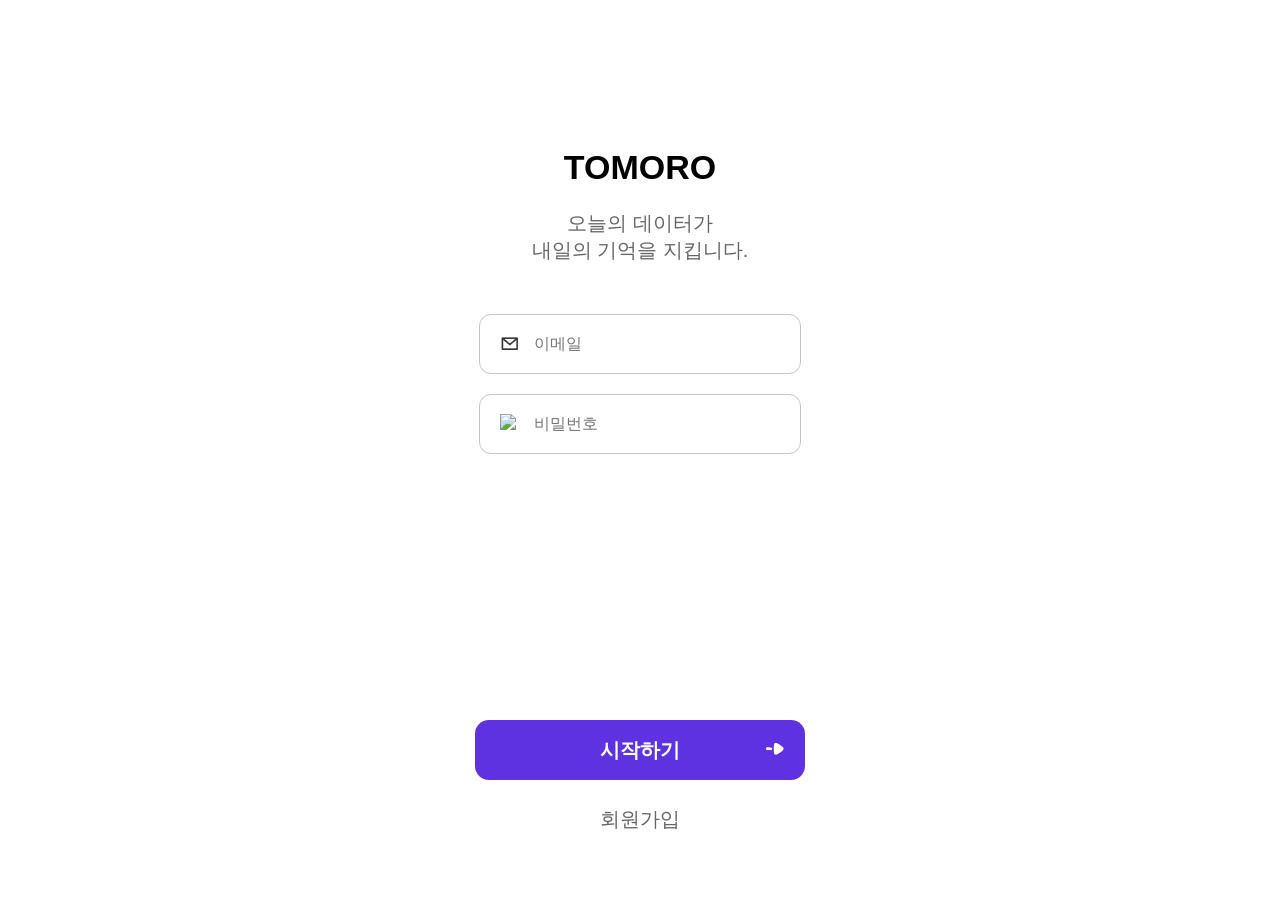
==== index.html @ eb036d99 "ADA" ====
<!DOCTYPE html>
<html lang="en">

<head>
    <meta charset="UTF-8">
    <meta name="viewport" content="width=device-width, initial-scale=1.0">
    <title>Document</title>

    <link rel="stylesheet" href="style.css">
</head>

<body>
    <div class='container'>
        <div class='up'>
            <div class='title'>
                <h1>TOMORO</h1>
                <p>
                    오늘의 데이터가 <br>
                    내일의 기억을 지킵니다.
                </p>
            </div>

            <!-- 로그인-->
            <div class='login'>
                <div class='logine'>
                    <img src="images/email.png" alt="mail">
                    <input type="email" placeholder="이메일">
                </div>

                <div class='logine'>
                    <img src="images/password.png" alt="password">
                    <input type="password" placeholder="비밀번호">
                </div>
            </div>
        </div>
        <div class='startarea'>
            <!-- 시작 버튼-->
            <div class='startbtn'>
                <button id='startbtn'>
                <span>시작하기</span>
                <img src="images/arrow.png" class="arrow" alt="arrow">
                </button>
            </div>

            <!-- 회원가입-->
            <div class='signup'>
                <a href="/signup">회원가입</a>
            </div>
        </div>
    </div>

</body>

</html>
---- style.css ----
/* 화면 전체 */
body {
    background-color: #fff;
    font-family: Arial, sans-serif;
}

/* 컨테이너 */
.container {
    width: 100%;
    height: 100vh;
    display: flex;
    flex-direction: column;
    align-items: center;
    justify-content: space-between;
}

/* TOMORO */
h1 {
    margin-top: 140px;
    font-size: 34px;
    font-weight: bold;
    color: #000;
    text-align: center;
}

/* 설명 */
p {
    margin-top: 4px;
    font-size: 20px;
    color: #666;
    text-align: center;
}

/* 입력창 */
.login {
    width: 280px;
    height: 160px;
    margin-top: 50px;
    display: flex;
    flex-direction: column;
    align-items: center;
}

/* 이메일, 비밀번호 입력창 */
.logine {
    font-size: 24px;
    width: 100%;
    height: 80px;
    display: flex;
    align-items: center;

    border: 1px solid #C4C4C4;
    border-radius: 12px;

    margin-bottom: 20px;
    padding: 0 20px;
}

.logine img {
    width: 20px;
    height: 20px;
    margin-right: 12px;
}

.logine input {
    width: 100%;
    border: none;
    outline: none;
    flex: 1;
    font-size: 16px;
}

/* 시작하기 영역 */
.startarea {
    width: 513.19px; 
    height: 60px;
    display: flex;
    flex-direction: column;
    margin-top: 40px;
    align-items: center;
    position: fixed;
    bottom: 120px;
}

/* 시작하기 버튼 */
.startbtn button {
    width: 330px;
    height: 60px;
    position: relative;
    padding: 0 20px;
    border: none;
    border-radius: 14px;
    font-size: 20px;
    background-color: #5f32e1;
    color: #fff;
    font-weight: bold;
    cursor: pointer;
}

.startbtn button img {
    width: 24px;
    height: 24px;
    position: absolute;
    right: 18px;
    align-items: center;
}

.arrow {
    width: 30px;
    height: 30px;
    right: 20px;
}

/* 회원가입 */
.signup {
    margin-top: 26px;
    text-align: center;
}

.signup a {
    color: #666;
    text-decoration: none;
    font-size: 20px;
}
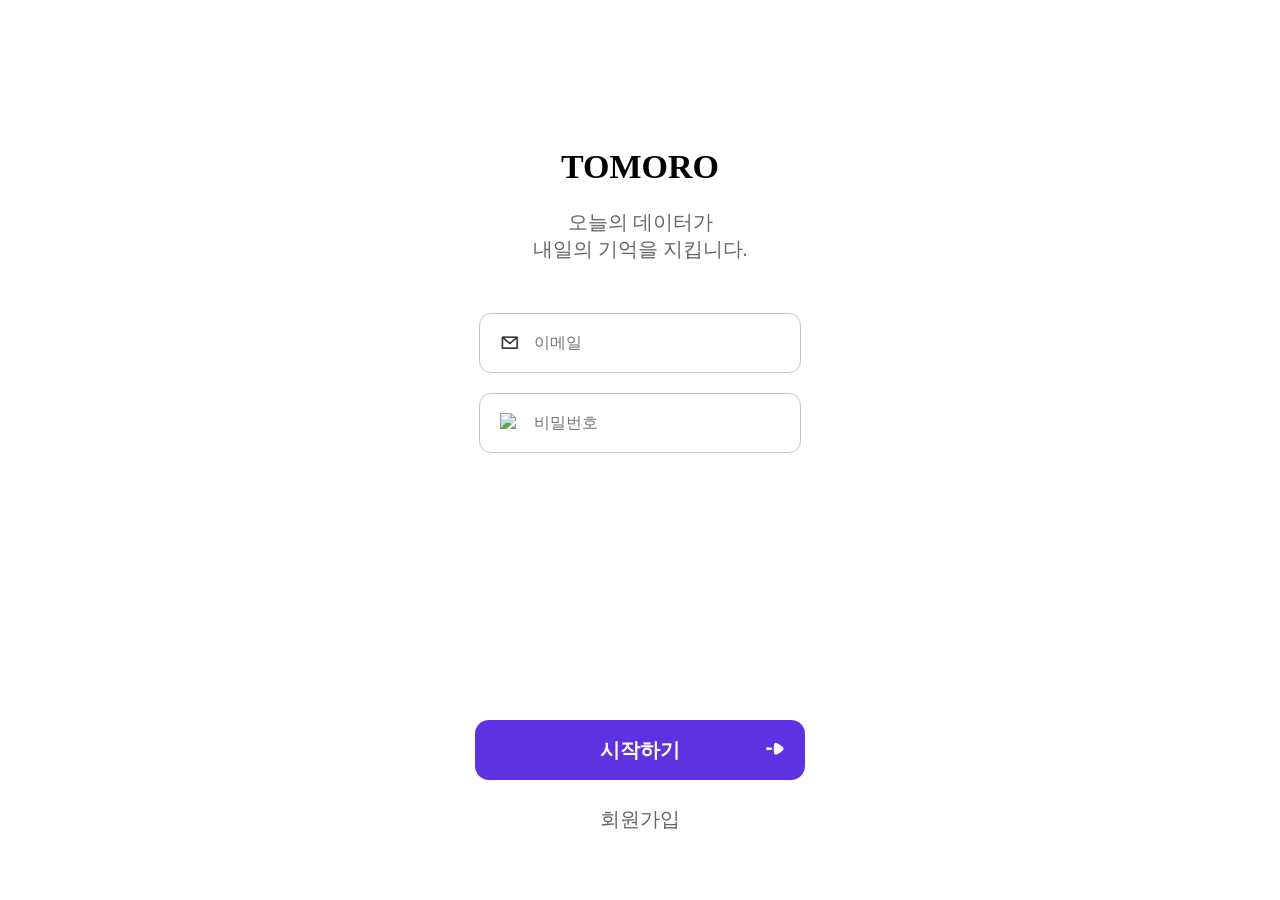
==== commit 086b9198: "ad" ====
--- a/index.html
+++ b/index.html
@@ -49,6 +49,7 @@
         </div>
     </div>
 
+    <script src="script.js"></script>
 </body>
 
 </html>
--- a/style.css
+++ b/style.css
@@ -1,20 +1,25 @@
-
-
-/* 화면 전체 */
+/* 전체 */    
 body {
-    background-color: #fff;
-    font-family: Arial, sans-serif;
+    background-image: url("images/lbackground.png");
+    background-size: cover;
+    background-position: center;
+    background-repeat: no-repeat;
+    background-attachment: fixed;
+    font-family:Lexend Deca;
 }
 
 /* 컨테이너 */
 .container {
     width: 100%;
-    height: 100vh;
+    max-width: 412px;
+    height: 100%;
+    margin:0 auto;
     display: flex;
     flex-direction: column;
+    justify-content: space-between;
     align-items: center;
-    justify-content: space-between;
 }
+
 
 /* TOMORO */
 h1 {
@@ -45,17 +50,15 @@
 
 /* 이메일, 비밀번호 입력창 */
 .logine {
-    font-size: 24px;
     width: 100%;
     height: 80px;
+    margin-bottom: 20px;
+    padding: 0 20px;
     display: flex;
     align-items: center;
-
     border: 1px solid #C4C4C4;
     border-radius: 12px;
-
-    margin-bottom: 20px;
-    padding: 0 20px;
+    font-size: 24px;
 }
 
 .logine img {
@@ -66,51 +69,51 @@
 
 .logine input {
     width: 100%;
+    flex: 1;
     border: none;
     outline: none;
-    flex: 1;
     font-size: 16px;
 }
 
 /* 시작하기 영역 */
 .startarea {
-    width: 513.19px; 
+    position: fixed;
+    bottom: 120px;
+    width: 513.19px;
     height: 60px;
+    margin-top: 40px;
     display: flex;
     flex-direction: column;
-    margin-top: 40px;
     align-items: center;
-    position: fixed;
-    bottom: 120px;
 }
 
 /* 시작하기 버튼 */
 .startbtn button {
+    position: relative;
     width: 330px;
     height: 60px;
-    position: relative;
     padding: 0 20px;
+    background-color: #5f32e1;
     border: none;
     border-radius: 14px;
     font-size: 20px;
-    background-color: #5f32e1;
+    font-weight: bold;
     color: #fff;
-    font-weight: bold;
     cursor: pointer;
 }
 
 .startbtn button img {
+    position: absolute;
+    right: 18px;
     width: 24px;
     height: 24px;
-    position: absolute;
-    right: 18px;
     align-items: center;
 }
 
 .arrow {
+    right: 20px;
     width: 30px;
     height: 30px;
-    right: 20px;
 }
 
 /* 회원가입 */
@@ -120,7 +123,7 @@
 }
 
 .signup a {
+    font-size: 20px;
     color: #666;
     text-decoration: none;
-    font-size: 20px;
-}+}
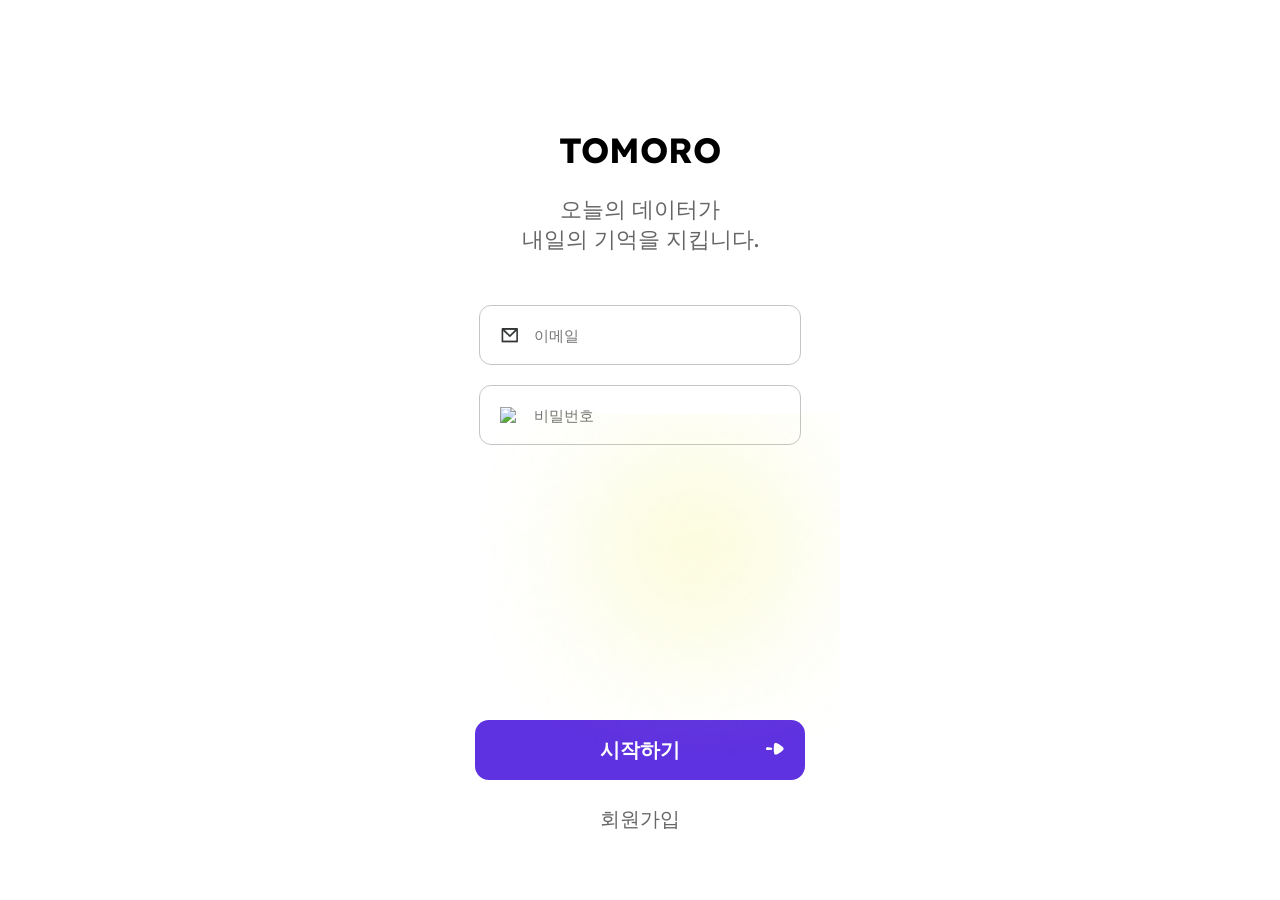
==== commit cf0f0c9b: "fin" ====
--- a/index.html
+++ b/index.html
@@ -22,15 +22,15 @@
 
             <!-- 로그인-->
             <div class='login'>
-                <div class='logine'>
-                    <img src="images/email.png" alt="mail">
+                <label class='logine'>
+                    <img src="images/email.png" class="icon">
                     <input type="email" placeholder="이메일">
-                </div>
+                </label>
 
-                <div class='logine'>
-                    <img src="images/password.png" alt="password">
+                <label class='logine'>
+                    <img src="images/password.png" class="icon">
                     <input type="password" placeholder="비밀번호">
-                </div>
+                </label>
             </div>
         </div>
         <div class='startarea'>
@@ -46,6 +46,10 @@
             <div class='signup'>
                 <a href="/signup">회원가입</a>
             </div>
+
+            <div class='background'>
+                <img src='images/back1.png' class="back1">
+            </div>
         </div>
     </div>
 
--- a/style.css
+++ b/style.css
@@ -1,3 +1,28 @@
+/*폰트 */
+@font-face {
+    font-family: "LexendDeca";
+    src: url("fonts/LexendDeca-Regular.ttf") format("truetype");
+    font-weight: 400;
+}
+
+@font-face {
+    font-family: "LexendDeca";
+    src: url("fonts/LexendDeca-Medium.ttf") format("truetype");
+    font-weight: 500;
+}
+
+@font-face {
+    font-family: "LexendDeca";
+    src: url("fonts/LexendDeca-SemiBold.ttf") format("truetype");
+    font-weight: 600;
+}
+
+@font-face {
+    font-family: "LexendDeca";
+    src: url("fonts/LexendDeca-Bold.ttf") format("truetype");
+    font-weight: 700;
+}
+
 /* 전체 */    
 body {
     background-image: url("images/lbackground.png");
@@ -5,7 +30,7 @@
     background-position: center;
     background-repeat: no-repeat;
     background-attachment: fixed;
-    font-family:Lexend Deca;
+    font-family: LexendDeca;
 }
 
 /* 컨테이너 */
@@ -13,7 +38,7 @@
     width: 100%;
     max-width: 412px;
     height: 100%;
-    margin:0 auto;
+    margin: 0 auto;
     display: flex;
     flex-direction: column;
     justify-content: space-between;
@@ -23,8 +48,8 @@
 
 /* TOMORO */
 h1 {
-    margin-top: 140px;
-    font-size: 34px;
+    margin-top: 120px;
+    font-size: 35px;
     font-weight: bold;
     color: #000;
     text-align: center;
@@ -33,7 +58,7 @@
 /* 설명 */
 p {
     margin-top: 4px;
-    font-size: 20px;
+    font-size: 22px;
     color: #666;
     text-align: center;
 }
@@ -61,18 +86,17 @@
     font-size: 24px;
 }
 
-.logine img {
+.icon {
     width: 20px;
-    height: 20px;
-    margin-right: 12px;
+    hight: 20px;
 }
 
 .logine input {
-    width: 100%;
+    margin-left: 12px;
     flex: 1;
     border: none;
     outline: none;
-    font-size: 16px;
+    font-size: 15px;
 }
 
 /* 시작하기 영역 */
@@ -116,6 +140,16 @@
     height: 30px;
 }
 
+.back1 {
+    position: fixed;
+    width: 400px;
+    height: auto;
+    bottom: 85px;
+    left: 50%;
+    transform: translateX(-50%);
+    pointer-events: none;
+}
+
 /* 회원가입 */
 .signup {
     margin-top: 26px;
